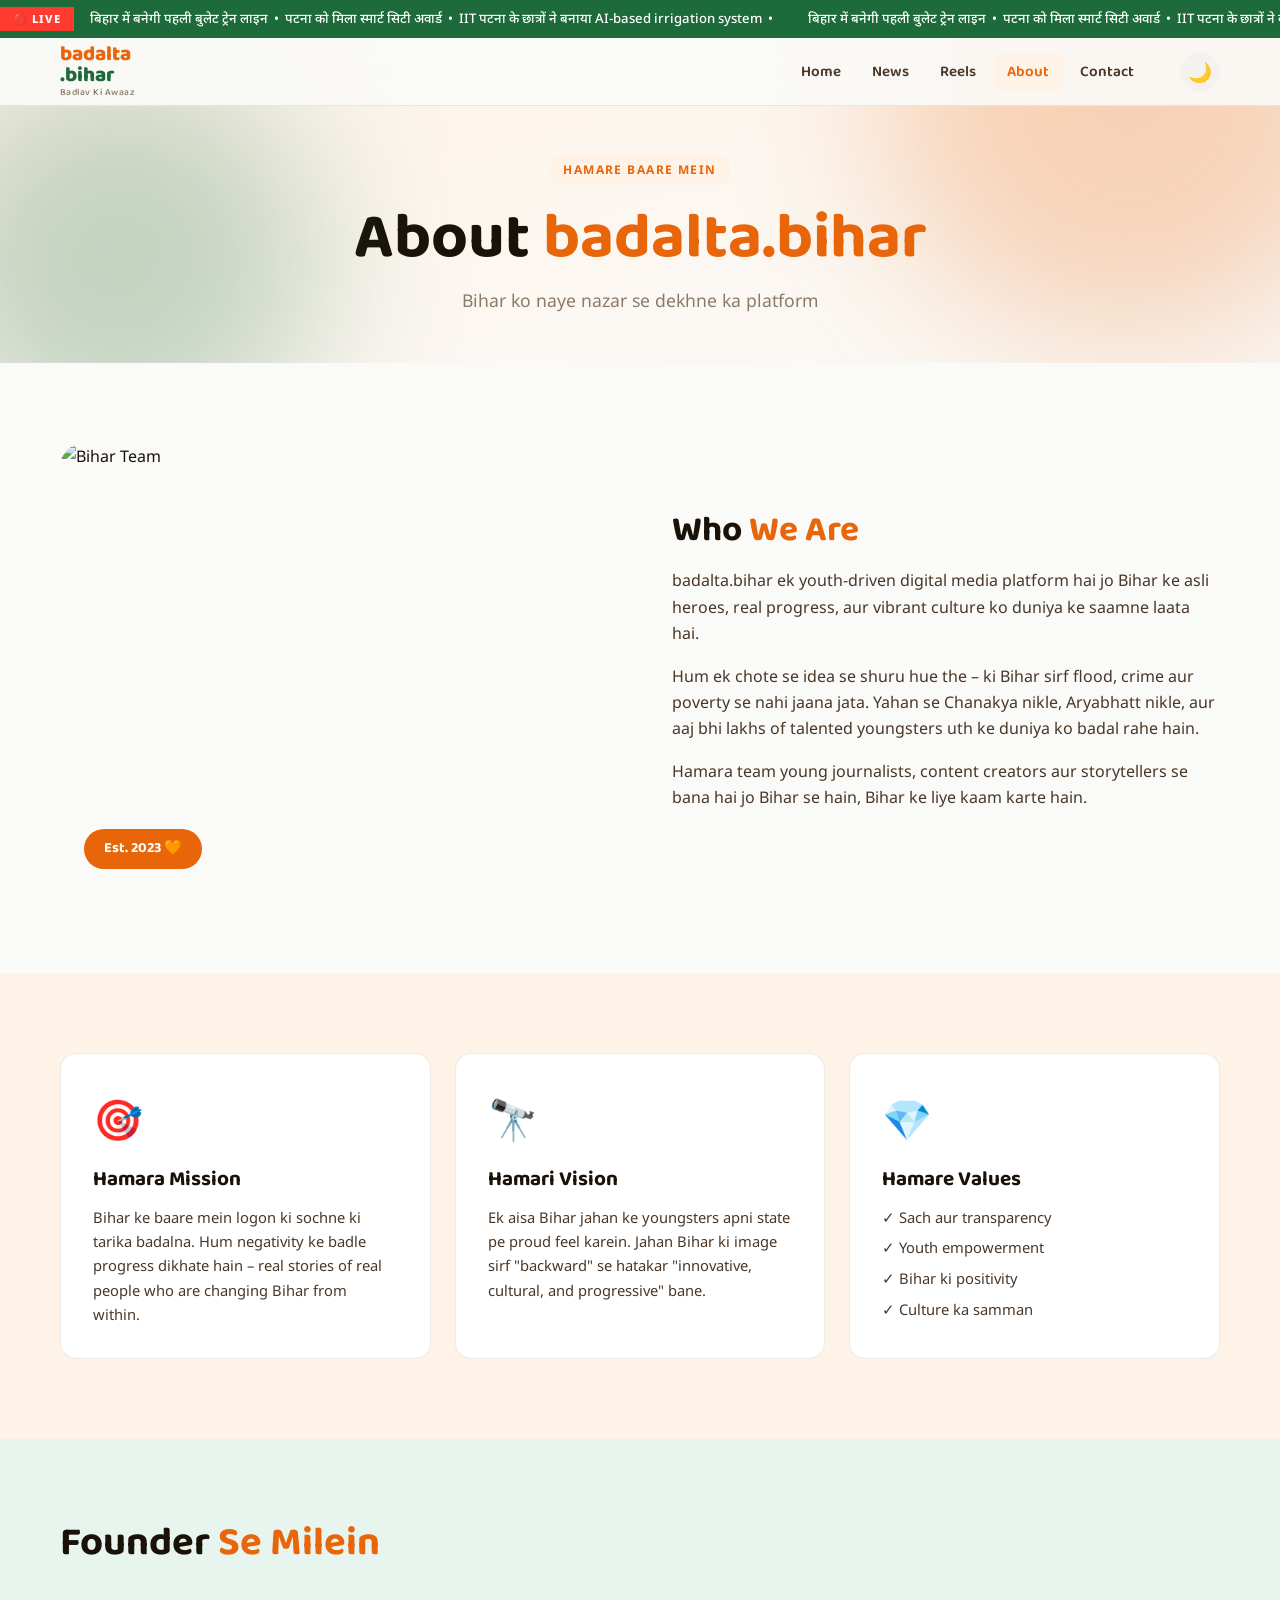
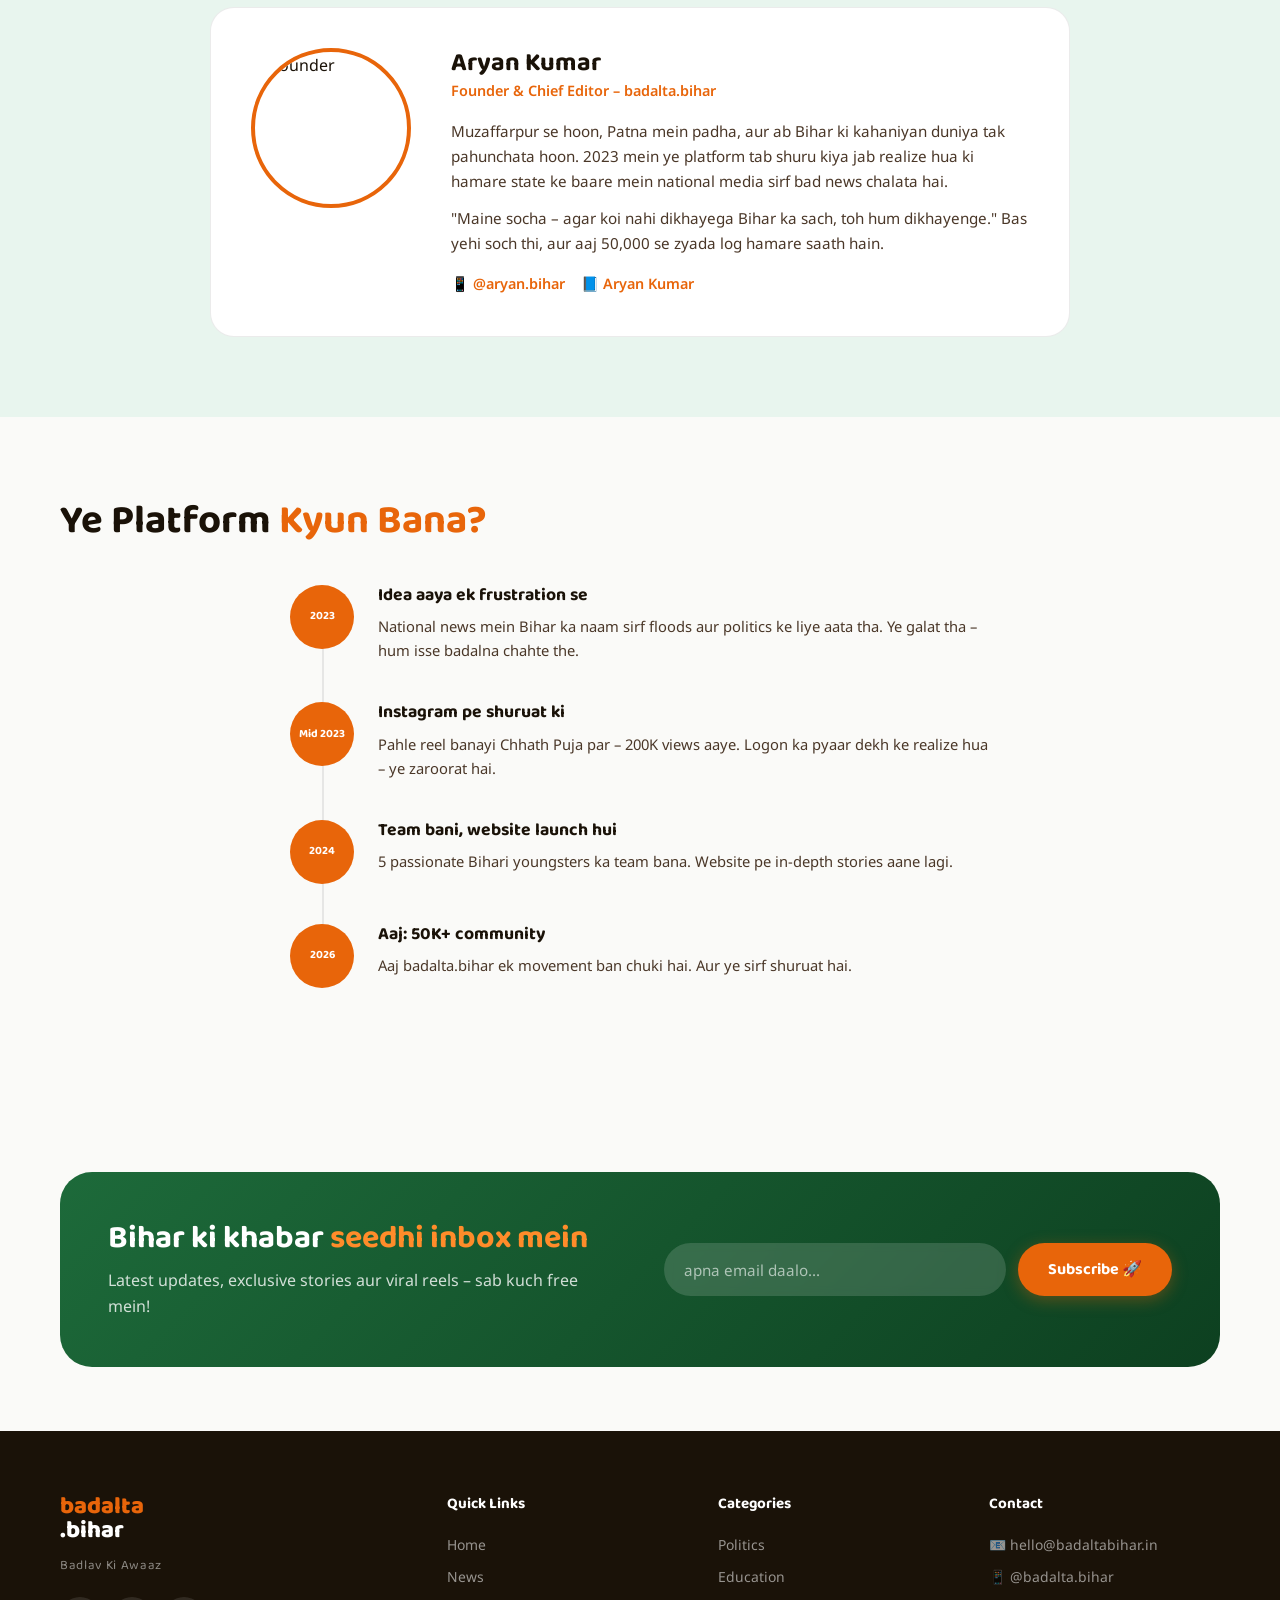
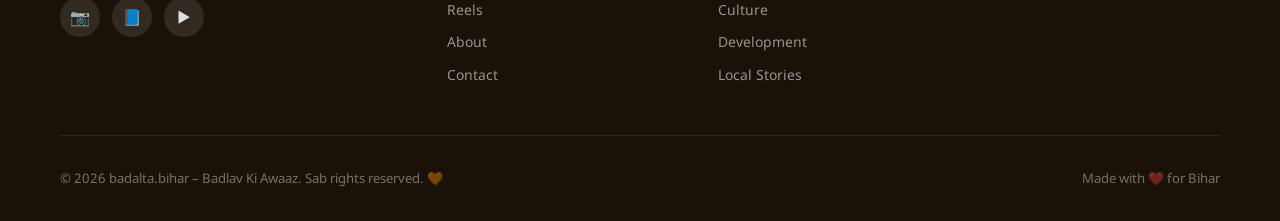
==== about.html @ 1dd8cc67 "Add files via upload" ====
<!DOCTYPE html>
<html lang="hi" data-theme="light">
<head>
  <meta charset="UTF-8" />
  <meta name="viewport" content="width=device-width, initial-scale=1.0" />
  <title>About – badalta.bihar</title>
  <link rel="stylesheet" href="style.css" />
  <link href="https://fonts.googleapis.com/css2?family=Baloo+2:wght@400;500;600;700;800&family=Noto+Sans:ital,wght@0,400;0,500;0,600;1,400&display=swap" rel="stylesheet" />
</head>
<body>

  <div class="ticker-wrap">
    <span class="ticker-label">🔴 LIVE</span>
    <div class="ticker-track">
      <span class="ticker-content">बिहार में बनेगी पहली बुलेट ट्रेन लाइन &nbsp;•&nbsp; पटना को मिला स्मार्ट सिटी अवार्ड &nbsp;•&nbsp; IIT पटना के छात्रों ने बनाया AI-based irrigation system &nbsp;•&nbsp;</span>
      <span class="ticker-content" aria-hidden="true">बिहार में बनेगी पहली बुलेट ट्रेन लाइन &nbsp;•&nbsp; पटना को मिला स्मार्ट सिटी अवार्ड &nbsp;•&nbsp; IIT पटना के छात्रों ने बनाया AI-based irrigation system &nbsp;•&nbsp;</span>
    </div>
  </div>

  <nav class="navbar" id="navbar">
    <div class="nav-inner">
      <a href="index.html" class="logo"><span class="logo-dot">badalta</span><span class="logo-main">.bihar</span><small class="tagline-nav">Badlav Ki Awaaz</small></a>
      <ul class="nav-links" id="navLinks">
        <li><a href="index.html">Home</a></li>
        <li><a href="news.html">News</a></li>
        <li><a href="reels.html">Reels</a></li>
        <li><a href="about.html" class="active">About</a></li>
        <li><a href="contact.html">Contact</a></li>
      </ul>
      <div class="nav-actions">
        <button class="theme-toggle" id="themeToggle" title="Toggle Dark Mode">🌙</button>
        <button class="hamburger" id="hamburger"><span></span><span></span><span></span></button>
      </div>
    </div>
  </nav>

  <!-- PAGE HERO -->
  <section class="page-hero">
    <div class="blob blob-1"></div>
    <div class="blob blob-2"></div>
    <div class="container">
      <div class="section-badge">Hamare Baare Mein</div>
      <h1 class="page-hero-title">About <span class="accent">badalta.bihar</span></h1>
      <p class="page-hero-sub">Bihar ko naye nazar se dekhne ka platform</p>
    </div>
  </section>

  <!-- WHO WE ARE -->
  <section class="section-gap">
    <div class="container">
      <div class="about-full-grid">
        <div class="about-full-img">
          <img src="https://images.unsplash.com/photo-1529156069898-49953e39b3ac?w=700&q=80" alt="Bihar Team" loading="lazy" />
          <div class="img-badge">Est. 2023 🧡</div>
        </div>
        <div class="about-full-text">
          <h2>Who <span class="accent">We Are</span></h2>
          <p>badalta.bihar ek youth-driven digital media platform hai jo Bihar ke asli heroes, real progress, aur vibrant culture ko duniya ke saamne laata hai.</p>
          <p>Hum ek chote se idea se shuru hue the – ki Bihar sirf flood, crime aur poverty se nahi jaana jata. Yahan se Chanakya nikle, Aryabhatt nikle, aur aaj bhi lakhs of talented youngsters uth ke duniya ko badal rahe hain.</p>
          <p>Hamara team young journalists, content creators aur storytellers se bana hai jo Bihar se hain, Bihar ke liye kaam karte hain.</p>
        </div>
      </div>
    </div>
  </section>

  <!-- MISSION / VISION -->
  <section class="section-gap mv-section">
    <div class="container">
      <div class="mv-grid">
        <div class="mv-card mv-mission">
          <div class="mv-icon">🎯</div>
          <h3>Hamara Mission</h3>
          <p>Bihar ke baare mein logon ki sochne ki tarika badalna. Hum negativity ke badle progress dikhate hain – real stories of real people who are changing Bihar from within.</p>
        </div>
        <div class="mv-card mv-vision">
          <div class="mv-icon">🔭</div>
          <h3>Hamari Vision</h3>
          <p>Ek aisa Bihar jahan ke youngsters apni state pe proud feel karein. Jahan Bihar ki image sirf "backward" se hatakar "innovative, cultural, and progressive" bane.</p>
        </div>
        <div class="mv-card mv-values">
          <div class="mv-icon">💎</div>
          <h3>Hamare Values</h3>
          <ul>
            <li>✓ Sach aur transparency</li>
            <li>✓ Youth empowerment</li>
            <li>✓ Bihar ki positivity</li>
            <li>✓ Culture ka samman</li>
          </ul>
        </div>
      </div>
    </div>
  </section>

  <!-- CREATOR -->
  <section class="section-gap creator-section">
    <div class="container">
      <div class="section-header">
        <h2 class="section-title">Founder <span class="accent">Se Milein</span></h2>
      </div>
      <div class="creator-card">
        <div class="creator-avatar">
          <img src="https://images.unsplash.com/photo-1507003211169-0a1dd7228f2d?w=300&q=80" alt="Founder" loading="lazy" />
        </div>
        <div class="creator-text">
          <h3>Aryan Kumar</h3>
          <span class="creator-role">Founder & Chief Editor – badalta.bihar</span>
          <p>Muzaffarpur se hoon, Patna mein padha, aur ab Bihar ki kahaniyan duniya tak pahunchata hoon. 2023 mein ye platform tab shuru kiya jab realize hua ki hamare state ke baare mein national media sirf bad news chalata hai.</p>
          <p>"Maine socha – agar koi nahi dikhayega Bihar ka sach, toh hum dikhayenge." Bas yehi soch thi, aur aaj 50,000 se zyada log hamare saath hain.</p>
          <div class="creator-social">
            <a href="#">📱 @aryan.bihar</a>
            <a href="#">📘 Aryan Kumar</a>
          </div>
        </div>
      </div>
    </div>
  </section>

  <!-- WHY THIS PLATFORM -->
  <section class="section-gap why-section">
    <div class="container">
      <div class="section-header">
        <h2 class="section-title">Ye Platform <span class="accent">Kyun Bana?</span></h2>
      </div>
      <div class="why-timeline">
        <div class="why-item">
          <div class="why-dot">2023</div>
          <div class="why-text">
            <h4>Idea aaya ek frustration se</h4>
            <p>National news mein Bihar ka naam sirf floods aur politics ke liye aata tha. Ye galat tha – hum isse badalna chahte the.</p>
          </div>
        </div>
        <div class="why-item">
          <div class="why-dot">Mid 2023</div>
          <div class="why-text">
            <h4>Instagram pe shuruat ki</h4>
            <p>Pahle reel banayi Chhath Puja par – 200K views aaye. Logon ka pyaar dekh ke realize hua – ye zaroorat hai.</p>
          </div>
        </div>
        <div class="why-item">
          <div class="why-dot">2024</div>
          <div class="why-text">
            <h4>Team bani, website launch hui</h4>
            <p>5 passionate Bihari youngsters ka team bana. Website pe in-depth stories aane lagi.</p>
          </div>
        </div>
        <div class="why-item">
          <div class="why-dot">2026</div>
          <div class="why-text">
            <h4>Aaj: 50K+ community</h4>
            <p>Aaj badalta.bihar ek movement ban chuki hai. Aur ye sirf shuruat hai.</p>
          </div>
        </div>
      </div>
    </div>
  </section>

  <!-- NEWSLETTER -->
  <section class="newsletter-section section-gap">
    <div class="container">
      <div class="newsletter-box">
        <div class="nl-text">
          <h2>Bihar ki khabar <span class="accent">seedhi inbox mein</span></h2>
          <p>Latest updates, exclusive stories aur viral reels – sab kuch free mein!</p>
        </div>
        <form class="nl-form" id="nlForm">
          <input type="email" placeholder="apna email daalo..." required />
          <button type="submit" class="btn btn-primary">Subscribe 🚀</button>
        </form>
      </div>
    </div>
  </section>

  <footer class="footer">
    <div class="container">
      <div class="footer-grid">
        <div class="footer-brand">
          <a href="index.html" class="logo logo-footer"><span class="logo-dot">badalta</span><span class="logo-main">.bihar</span></a>
          <p class="footer-tagline">Badlav Ki Awaaz</p>
          <div class="social-links">
            <a href="#" class="social-btn">📷</a>
            <a href="#" class="social-btn">📘</a>
            <a href="#" class="social-btn">▶</a>
          </div>
        </div>
        <div class="footer-col"><h4>Quick Links</h4><ul><li><a href="index.html">Home</a></li><li><a href="news.html">News</a></li><li><a href="reels.html">Reels</a></li><li><a href="about.html">About</a></li><li><a href="contact.html">Contact</a></li></ul></div>
        <div class="footer-col"><h4>Categories</h4><ul><li><a href="#">Politics</a></li><li><a href="#">Education</a></li><li><a href="#">Culture</a></li><li><a href="#">Development</a></li><li><a href="#">Local Stories</a></li></ul></div>
        <div class="footer-col"><h4>Contact</h4><ul><li>📧 hello@badaltabihar.in</li><li>📱 @badalta.bihar</li></ul></div>
      </div>
      <div class="footer-bottom">
        <p>© 2026 badalta.bihar – Badlav Ki Awaaz. Sab rights reserved. 🧡</p>
        <p>Made with ❤️ for Bihar</p>
      </div>
    </div>
  </footer>
  <script src="script.js"></script>
</body>
</html>
---- style.css ----
/* ═══════════════════════════════════════════════════════ */
/*  badalta.bihar – style.css                             */
/*  Design: Bihar saffron/green editorial with bold type  */
/* ═══════════════════════════════════════════════════════ */

/* ── DESIGN TOKENS ──────────────────────────────────── */
:root {
  --saffron:       #E8650A;
  --saffron-light: #FF8C2A;
  --saffron-pale:  #FFF3E8;
  --green:         #1D6A3A;
  --green-light:   #27A05A;
  --green-pale:    #E8F5EE;
  --white:         #FFFFFF;
  --earth:         #8B5E3C;
  --earth-pale:    #F5EDE5;
  --bg:            #FAFAF8;
  --surface:       #FFFFFF;
  --surface-2:     #F4F2EE;
  --text-1:        #1A1208;
  --text-2:        #4A3728;
  --text-3:        #8A7A6A;
  --border:        rgba(0,0,0,0.08);
  --shadow-sm:     0 2px 8px rgba(0,0,0,0.07);
  --shadow-md:     0 6px 24px rgba(0,0,0,0.10);
  --shadow-lg:     0 16px 48px rgba(0,0,0,0.13);
  --radius-sm:     8px;
  --radius-md:     16px;
  --radius-lg:     24px;
  --radius-xl:     32px;
  --ticker-h:      38px;
  --nav-h:         68px;
  --font-display:  'Baloo 2', cursive;
  --font-body:     'Noto Sans', sans-serif;
  --transition:    0.25s cubic-bezier(0.4,0,0.2,1);
}

[data-theme="dark"] {
  --bg:        #0F0C08;
  --surface:   #1C1710;
  --surface-2: #251E14;
  --text-1:    #F5F0E8;
  --text-2:    #C5B89A;
  --text-3:    #7A6F5E;
  --border:    rgba(255,255,255,0.08);
  --shadow-sm: 0 2px 8px rgba(0,0,0,0.3);
  --shadow-md: 0 6px 24px rgba(0,0,0,0.4);
  --shadow-lg: 0 16px 48px rgba(0,0,0,0.5);
  --saffron-pale: #2A1800;
  --green-pale:   #001A0D;
  --earth-pale:   #1A0F07;
}

/* ── RESET ──────────────────────────────────────────── */
*, *::before, *::after { box-sizing: border-box; margin: 0; padding: 0; }
html { scroll-behavior: smooth; font-size: 16px; }
body {
  font-family: var(--font-body);
  background: var(--bg);
  color: var(--text-1);
  line-height: 1.65;
  transition: background var(--transition), color var(--transition);
  overflow-x: hidden;
}
img { max-width: 100%; display: block; object-fit: cover; }
a { text-decoration: none; color: inherit; }
ul { list-style: none; }
button { cursor: pointer; border: none; background: none; font-family: inherit; }
input, textarea { font-family: inherit; }

/* ── TYPOGRAPHY ──────────────────────────────────────── */
h1,h2,h3,h4 { font-family: var(--font-display); font-weight: 700; line-height: 1.2; }
.accent { color: var(--saffron); }

/* ── UTILITIES ───────────────────────────────────────── */
.container { width: 100%; max-width: 1200px; margin: 0 auto; padding: 0 1.25rem; }
.section-gap { padding: 5rem 0; }
.section-header { display: flex; align-items: baseline; justify-content: space-between; margin-bottom: 2.5rem; flex-wrap: wrap; gap: 0.5rem; }
.section-title { font-size: clamp(1.8rem, 4vw, 2.5rem); font-family: var(--font-display); }
.section-sub { color: var(--text-3); margin-top: 0.25rem; font-size: 1rem; }
.section-badge { display: inline-block; background: var(--saffron-pale); color: var(--saffron); font-size: 0.75rem; font-weight: 700; letter-spacing: 0.12em; text-transform: uppercase; padding: 0.35rem 0.9rem; border-radius: 50px; margin-bottom: 1rem; }
.see-all { color: var(--saffron); font-weight: 600; font-size: 0.9rem; transition: gap var(--transition); }
.see-all:hover { text-decoration: underline; }

/* ── BUTTONS ─────────────────────────────────────────── */
.btn {
  display: inline-flex; align-items: center; gap: 0.5rem;
  font-family: var(--font-display); font-weight: 700; font-size: 1rem;
  padding: 0.75rem 1.75rem; border-radius: 50px;
  transition: all var(--transition); cursor: pointer; border: 2px solid transparent;
}
.btn-primary {
  background: var(--saffron); color: #fff;
  box-shadow: 0 4px 16px rgba(232,101,10,0.35);
}
.btn-primary:hover { background: var(--saffron-light); transform: translateY(-2px); box-shadow: 0 8px 24px rgba(232,101,10,0.45); }
.btn-ghost {
  background: transparent; color: var(--saffron);
  border-color: var(--saffron);
}
.btn-ghost:hover { background: var(--saffron); color: #fff; }
.btn-sm { font-size: 0.85rem; padding: 0.5rem 1.1rem; }
.btn-full { width: 100%; justify-content: center; }

/* ── TICKER ──────────────────────────────────────────── */
.ticker-wrap {
  position: fixed; top: 0; left: 0; right: 0; z-index: 1000;
  background: var(--green); color: #fff;
  height: var(--ticker-h); display: flex; align-items: center;
  overflow: hidden;
}
.ticker-label {
  flex-shrink: 0; background: #FF3B30; font-size: 0.7rem; font-weight: 800;
  letter-spacing: 0.1em; padding: 0.2rem 0.8rem; margin-right: 1rem;
  animation: pulse-label 2s infinite;
}
@keyframes pulse-label { 0%,100%{opacity:1} 50%{opacity:.6} }
.ticker-track { flex: 1; overflow: hidden; display: flex; }
.ticker-content {
  white-space: nowrap; font-size: 0.82rem; font-weight: 500;
  animation: ticker-scroll 35s linear infinite;
  padding-right: 2rem;
}
@keyframes ticker-scroll { 0%{transform:translateX(0)} 100%{transform:translateX(-100%)} }

/* ── NAVBAR ──────────────────────────────────────────── */
.navbar {
  position: fixed; top: var(--ticker-h); left: 0; right: 0; z-index: 999;
  background: rgba(250,250,248,0.92); backdrop-filter: blur(12px);
  border-bottom: 1px solid var(--border); height: var(--nav-h);
  transition: all var(--transition);
}
[data-theme="dark"] .navbar { background: rgba(15,12,8,0.92); }
.navbar.scrolled { box-shadow: var(--shadow-md); }
.nav-inner {
  max-width: 1200px; margin: 0 auto; padding: 0 1.25rem;
  height: 100%; display: flex; align-items: center; gap: 2rem;
}
.logo {
  display: flex; flex-direction: column; line-height: 1;
  font-family: var(--font-display);
}
.logo-dot { color: var(--saffron); font-size: 1.3rem; font-weight: 800; }
.logo-main { color: var(--green); font-size: 1.3rem; font-weight: 800; }
.logo-footer .logo-dot, .logo-footer .logo-main { font-size: 1.5rem; }
.tagline-nav { color: var(--text-3); font-size: 0.6rem; font-weight: 500; letter-spacing: 0.05em; margin-top: 1px; }
.nav-links { display: flex; gap: 0.25rem; margin-left: auto; }
.nav-links a {
  font-family: var(--font-display); font-weight: 600; font-size: 0.95rem;
  color: var(--text-2); padding: 0.45rem 0.85rem; border-radius: var(--radius-sm);
  transition: all var(--transition);
}
.nav-links a:hover, .nav-links a.active {
  color: var(--saffron); background: var(--saffron-pale);
}
.nav-actions { display: flex; align-items: center; gap: 0.75rem; }
.theme-toggle {
  font-size: 1.2rem; padding: 0.4rem; border-radius: 50%;
  transition: all var(--transition); background: var(--surface-2);
  width: 40px; height: 40px; display: grid; place-items: center;
}
.theme-toggle:hover { background: var(--saffron-pale); }
.hamburger { display: none; flex-direction: column; gap: 5px; padding: 0.5rem; }
.hamburger span { width: 22px; height: 2px; background: var(--text-1); border-radius: 2px; transition: all var(--transition); display: block; }

/* ── HERO ─────────────────────────────────────────────── */
.hero {
  min-height: 100vh; display: flex; flex-direction: column;
  justify-content: center; align-items: center;
  padding-top: calc(var(--ticker-h) + var(--nav-h) + 2rem);
  padding-bottom: 4rem;
  position: relative; overflow: hidden;
  text-align: center;
  background: linear-gradient(160deg, var(--saffron-pale) 0%, var(--bg) 40%, var(--green-pale) 100%);
}
.hero-bg-art { position: absolute; inset: 0; pointer-events: none; }
.blob {
  position: absolute; border-radius: 50%; filter: blur(80px); opacity: 0.25;
  animation: blob-float 12s ease-in-out infinite;
}
.blob-1 { width: 500px; height: 500px; background: var(--saffron); top: -150px; right: -100px; animation-delay: 0s; }
.blob-2 { width: 400px; height: 400px; background: var(--green); bottom: -100px; left: -80px; animation-delay: -4s; }
.blob-3 { width: 300px; height: 300px; background: var(--earth); top: 50%; left: 50%; transform: translate(-50%,-50%); animation-delay: -8s; }
@keyframes blob-float { 0%,100%{transform:translate(0,0) scale(1)} 33%{transform:translate(30px,-30px) scale(1.05)} 66%{transform:translate(-20px,20px) scale(0.95)} }
.hero-inner { position: relative; z-index: 2; max-width: 800px; padding: 0 1.25rem; }
.hero-badge {
  display: inline-block; background: var(--green); color: #fff;
  font-size: 0.75rem; font-weight: 700; letter-spacing: 0.1em; text-transform: uppercase;
  padding: 0.4rem 1rem; border-radius: 50px; margin-bottom: 1.5rem;
  animation: fadeUp 0.6s ease calc(var(--d,0)*0.12s) both;
}
.hero-title {
  font-size: clamp(2.5rem, 8vw, 5.5rem);
  font-family: var(--font-display); font-weight: 800;
  line-height: 1.05; margin-bottom: 0.5rem; letter-spacing: -0.02em;
}
.hero-word { display: inline-block; animation: fadeUp 0.6s ease calc(var(--d,0)*0.15s) both; }
.hero-sub-line { font-size: clamp(1.2rem, 3vw, 1.8rem); color: var(--green); font-weight: 600; animation: fadeUp 0.6s ease calc(var(--d,0)*0.15s) both; }
.hero-desc {
  font-size: clamp(1rem, 2vw, 1.15rem); color: var(--text-2); margin: 1.5rem auto;
  max-width: 550px; animation: fadeUp 0.6s ease calc(var(--d,0)*0.15s) both;
}
.hero-cta { display: flex; gap: 1rem; justify-content: center; flex-wrap: wrap; animation: fadeUp 0.6s ease calc(var(--d,0)*0.15s) both; }
.hero-stats {
  display: flex; align-items: center; gap: 2rem; justify-content: center;
  margin-top: 3rem; animation: fadeUp 0.6s ease calc(var(--d,0)*0.15s) both;
}
.stat { text-align: center; }
.stat strong { display: block; font-size: 2rem; font-family: var(--font-display); color: var(--saffron); font-weight: 800; }
.stat span { font-size: 0.8rem; color: var(--text-3); text-transform: uppercase; letter-spacing: 0.08em; }
.stat-divider { width: 1px; height: 40px; background: var(--border); }
.hero-scroll-hint {
  position: absolute; bottom: 2rem; left: 50%; transform: translateX(-50%);
  display: flex; flex-direction: column; align-items: center; gap: 0.5rem;
  color: var(--text-3); font-size: 0.75rem; letter-spacing: 0.1em; text-transform: uppercase;
  animation: fadeUp 1s ease 1s both;
}
.scroll-arrow {
  width: 20px; height: 20px; border-right: 2px solid var(--saffron); border-bottom: 2px solid var(--saffron);
  transform: rotate(45deg); animation: scroll-bounce 1.5s ease-in-out infinite;
}
@keyframes scroll-bounce { 0%,100%{transform:rotate(45deg) translateY(0)} 50%{transform:rotate(45deg) translateY(6px)} }
@keyframes fadeUp { from{opacity:0;transform:translateY(24px)} to{opacity:1;transform:translateY(0)} }

/* ── CATEGORIES ──────────────────────────────────────── */
.cat-grid { display: grid; grid-template-columns: repeat(5,1fr); gap: 1rem; }
.cat-card {
  display: flex; flex-direction: column; align-items: center; gap: 0.5rem;
  padding: 1.75rem 1rem; border-radius: var(--radius-md); text-align: center;
  transition: all var(--transition); cursor: pointer; border: 2px solid transparent;
}
.cat-card:hover { transform: translateY(-6px); box-shadow: var(--shadow-md); }
.cat-icon { font-size: 2.2rem; }
.cat-card h3 { font-family: var(--font-display); font-weight: 700; font-size: 1rem; }
.cat-card span { font-size: 0.78rem; color: var(--text-3); }
.cat-politics  { background: #FFF5F5; } .cat-politics:hover  { border-color: #FF6B6B; }
.cat-education { background: #F0F7FF; } .cat-education:hover { border-color: #4A90E2; }
.cat-culture   { background: #FFF8F0; } .cat-culture:hover   { border-color: var(--saffron); }
.cat-development { background: var(--green-pale); } .cat-development:hover { border-color: var(--green); }
.cat-local     { background: var(--earth-pale); } .cat-local:hover     { border-color: var(--earth); }
[data-theme="dark"] .cat-politics  { background: #2A0808; }
[data-theme="dark"] .cat-education { background: #080E2A; }
[data-theme="dark"] .cat-culture   { background: #2A1400; }
[data-theme="dark"] .cat-development { background: var(--green-pale); }
[data-theme="dark"] .cat-local     { background: var(--earth-pale); }

/* ── FEATURED NEWS ───────────────────────────────────── */
.news-grid {
  display: grid;
  grid-template-columns: 1.6fr 1fr;
  grid-template-rows: auto auto;
  gap: 1.5rem;
}
.news-card--featured { grid-row: span 2; }
.news-card {
  background: var(--surface); border-radius: var(--radius-md);
  overflow: hidden; border: 1px solid var(--border);
  transition: all var(--transition); display: flex; flex-direction: column;
}
.news-card:hover { transform: translateY(-4px); box-shadow: var(--shadow-md); }
.news-img { position: relative; overflow: hidden; }
.news-img img { width: 100%; height: 240px; transition: transform 0.4s ease; }
.news-card--featured .news-img img { height: 380px; }
.news-card:hover .news-img img { transform: scale(1.05); }
.news-tag {
  position: absolute; top: 0.75rem; left: 0.75rem;
  font-size: 0.72rem; font-weight: 700; letter-spacing: 0.06em; text-transform: uppercase;
  padding: 0.3rem 0.75rem; border-radius: 50px;
}
.tag-development { background: var(--green); color: #fff; }
.tag-education   { background: #4A90E2; color: #fff; }
.tag-culture     { background: var(--saffron); color: #fff; }
.tag-politics    { background: #E53E3E; color: #fff; }
.tag-local       { background: var(--earth); color: #fff; }
.news-body { padding: 1.25rem; flex: 1; display: flex; flex-direction: column; gap: 0.5rem; }
.news-date { font-size: 0.78rem; color: var(--text-3); }
.news-title { font-family: var(--font-display); font-size: 1.05rem; font-weight: 700; line-height: 1.35; }
.news-card--featured .news-title { font-size: 1.4rem; }
.news-excerpt { font-size: 0.9rem; color: var(--text-2); flex: 1; }
.news-read-more {
  display: inline-flex; align-items: center; gap: 0.3rem; color: var(--saffron);
  font-weight: 700; font-size: 0.88rem; margin-top: auto; padding-top: 0.5rem;
  transition: gap var(--transition);
}
.news-read-more:hover { gap: 0.6rem; }

/* ── REELS ────────────────────────────────────────────── */
.reels-grid { display: grid; grid-template-columns: repeat(3,1fr); gap: 1rem; }
.reels-page-grid { display: grid; grid-template-columns: repeat(3,1fr); gap: 1.5rem; }
.reel-card { cursor: pointer; }
.reel-thumb {
  position: relative; border-radius: var(--radius-md); overflow: hidden;
  aspect-ratio: 9/16; max-height: 380px;
  background: var(--surface-2);
}
.reel-card-lg .reel-thumb { max-height: none; aspect-ratio: 9/14; }
.reel-thumb img { width: 100%; height: 100%; object-fit: cover; transition: transform 0.4s ease; }
.reel-card:hover .reel-thumb img { transform: scale(1.06); }
.reel-overlay {
  position: absolute; inset: 0; background: rgba(0,0,0,0.3);
  display: grid; place-items: center; opacity: 0; transition: opacity var(--transition);
}
.reel-card:hover .reel-overlay { opacity: 1; }
.play-btn {
  width: 56px; height: 56px; background: rgba(255,255,255,0.95); border-radius: 50%;
  display: grid; place-items: center; font-size: 1.2rem; color: var(--saffron);
  transition: transform var(--transition);
}
.play-btn:hover { transform: scale(1.1); }
.reel-views {
  position: absolute; top: 0.75rem; right: 0.75rem;
  background: rgba(0,0,0,0.6); color: #fff;
  font-size: 0.72rem; padding: 0.25rem 0.6rem; border-radius: 50px; backdrop-filter: blur(4px);
}
.reel-duration {
  position: absolute; bottom: 0.75rem; right: 0.75rem;
  background: rgba(0,0,0,0.6); color: #fff;
  font-size: 0.72rem; padding: 0.25rem 0.6rem; border-radius: 50px;
}
.reel-caption { font-size: 0.82rem; color: var(--text-2); margin-top: 0.6rem; line-height: 1.4; }

/* ── ABOUT PREVIEW ─────────────────────────────────── */
.about-grid { display: grid; grid-template-columns: 1fr 1fr; gap: 4rem; align-items: center; }
.about-text p { color: var(--text-2); margin-bottom: 1rem; }
.about-pills { display: flex; gap: 0.75rem; flex-wrap: wrap; margin-top: 1rem; }
.about-pills span {
  background: var(--surface-2); color: var(--text-1);
  font-size: 0.82rem; font-weight: 600; padding: 0.4rem 1rem; border-radius: 50px;
  border: 1px solid var(--border);
}
.about-card-stack { position: relative; height: 320px; }
.acard {
  position: absolute; background: var(--surface); border-radius: var(--radius-md);
  padding: 1.5rem; border: 1px solid var(--border); box-shadow: var(--shadow-sm);
  width: 220px; transition: transform var(--transition);
}
.acard:hover { transform: translateY(-4px) scale(1.02); }
.acard-icon { font-size: 2rem; margin-bottom: 0.5rem; }
.acard h4 { font-family: var(--font-display); font-size: 1rem; font-weight: 700; }
.acard p { font-size: 0.82rem; color: var(--text-3); margin-top: 0.25rem; }
.acard-1 { top: 0; left: 0; transform: rotate(-3deg); }
.acard-2 { top: 60px; right: 0; transform: rotate(2deg); }
.acard-3 { bottom: 0; left: 40px; transform: rotate(-1deg); }

/* ── NEWSLETTER ──────────────────────────────────────── */
.newsletter-section { padding: 4rem 0; }
.newsletter-box {
  background: linear-gradient(135deg, var(--green) 0%, #0D4020 100%);
  border-radius: var(--radius-xl); padding: 3rem; color: #fff;
  display: flex; align-items: center; gap: 3rem; flex-wrap: wrap;
}
.nl-text { flex: 1; }
.nl-text h2 { font-family: var(--font-display); font-size: clamp(1.4rem,3vw,2rem); font-weight: 700; color: #fff; }
.nl-text .accent { color: var(--saffron-light); }
.nl-text p { color: rgba(255,255,255,0.8); margin-top: 0.5rem; }
.nl-form { display: flex; gap: 0.75rem; flex-wrap: wrap; flex: 1; min-width: 280px; }
.nl-form input {
  flex: 1; min-width: 200px; padding: 0.85rem 1.25rem;
  border-radius: 50px; border: none; outline: none;
  font-size: 0.95rem; background: rgba(255,255,255,0.15);
  color: #fff; backdrop-filter: blur(4px);
}
.nl-form input::placeholder { color: rgba(255,255,255,0.6); }
.nl-form input:focus { background: rgba(255,255,255,0.25); }

/* ── PAGE HERO ───────────────────────────────────────── */
.page-hero {
  padding-top: calc(var(--ticker-h) + var(--nav-h) + 3rem);
  padding-bottom: 3rem; text-align: center;
  background: linear-gradient(160deg, var(--saffron-pale), var(--bg));
  position: relative; overflow: hidden;
}
.page-hero-title { font-size: clamp(2.5rem,6vw,4rem); font-family: var(--font-display); }
.page-hero-sub { color: var(--text-3); margin-top: 0.5rem; font-size: 1.1rem; }

/* ── NEWS PAGE ───────────────────────────────────────── */
.news-toolbar { display: flex; gap: 1.25rem; align-items: center; flex-wrap: wrap; padding-bottom: 2.5rem; }
.search-wrap { position: relative; }
.search-icon { position: absolute; left: 1rem; top: 50%; transform: translateY(-50%); pointer-events: none; }
.search-input {
  padding: 0.75rem 1.25rem 0.75rem 2.75rem; border-radius: 50px;
  border: 1.5px solid var(--border); background: var(--surface); color: var(--text-1);
  font-size: 0.95rem; width: 280px; outline: none; transition: all var(--transition);
}
.search-input:focus { border-color: var(--saffron); box-shadow: 0 0 0 3px rgba(232,101,10,0.12); }
.filter-tabs { display: flex; gap: 0.5rem; flex-wrap: wrap; }
.filter-btn {
  padding: 0.5rem 1.1rem; border-radius: 50px; font-family: var(--font-display);
  font-weight: 600; font-size: 0.85rem; color: var(--text-2);
  background: var(--surface); border: 1.5px solid var(--border);
  transition: all var(--transition);
}
.filter-btn:hover, .filter-btn.active {
  background: var(--saffron); color: #fff; border-color: var(--saffron);
}
.news-list-grid { display: grid; grid-template-columns: 1fr 1fr; gap: 1.75rem; }
.news-list-card {
  display: flex; gap: 1.25rem; background: var(--surface);
  border-radius: var(--radius-md); overflow: hidden;
  border: 1px solid var(--border); transition: all var(--transition);
}
.news-list-card:hover { transform: translateY(-3px); box-shadow: var(--shadow-md); }
.news-list-img { flex-shrink: 0; width: 160px; position: relative; overflow: hidden; }
.news-list-img img { width: 100%; height: 100%; object-fit: cover; transition: transform 0.4s ease; }
.news-list-card:hover .news-list-img img { transform: scale(1.05); }
.news-list-body { flex: 1; padding: 1.25rem 1.25rem 1.25rem 0; display: flex; flex-direction: column; gap: 0.5rem; }
.news-list-body time { font-size: 0.75rem; color: var(--text-3); }
.news-list-body h3 { font-family: var(--font-display); font-size: 1rem; font-weight: 700; line-height: 1.35; }
.news-list-body p { font-size: 0.85rem; color: var(--text-2); flex: 1; }
.news-list-footer { display: flex; align-items: center; justify-content: space-between; margin-top: auto; padding-top: 0.5rem; }
.share-btns { display: flex; gap: 0.4rem; }
.share-btn {
  font-size: 1rem; padding: 0.3rem; border-radius: var(--radius-sm);
  transition: all var(--transition); opacity: 0.6;
}
.share-btn:hover { opacity: 1; background: var(--surface-2); }
.no-results { text-align: center; padding: 4rem; color: var(--text-3); font-size: 1.1rem; }

/* ── ABOUT PAGE ──────────────────────────────────────── */
.about-full-grid { display: grid; grid-template-columns: 1fr 1fr; gap: 4rem; align-items: center; }
.about-full-img { position: relative; border-radius: var(--radius-lg); overflow: hidden; }
.about-full-img img { width: 100%; height: 450px; }
.img-badge {
  position: absolute; bottom: 1.5rem; left: 1.5rem;
  background: var(--saffron); color: #fff; font-family: var(--font-display);
  font-weight: 700; padding: 0.5rem 1.25rem; border-radius: 50px; font-size: 0.9rem;
}
.about-full-text h2 { font-size: 2.2rem; margin-bottom: 1rem; }
.about-full-text p { color: var(--text-2); margin-bottom: 1rem; }

.mv-grid { display: grid; grid-template-columns: repeat(3,1fr); gap: 1.5rem; }
.mv-card {
  padding: 2rem; border-radius: var(--radius-md);
  border: 1px solid var(--border); background: var(--surface);
  transition: all var(--transition);
}
.mv-card:hover { transform: translateY(-4px); box-shadow: var(--shadow-md); }
.mv-section { background: var(--saffron-pale); }
[data-theme="dark"] .mv-section { background: var(--saffron-pale); }
.mv-icon { font-size: 2.5rem; margin-bottom: 1rem; }
.mv-card h3 { font-family: var(--font-display); font-size: 1.3rem; margin-bottom: 0.75rem; }
.mv-card p { color: var(--text-2); font-size: 0.92rem; }
.mv-card ul { list-style: none; display: flex; flex-direction: column; gap: 0.4rem; }
.mv-card li { color: var(--text-2); font-size: 0.92rem; }

.creator-section { background: var(--green-pale); }
.creator-card {
  display: flex; gap: 2.5rem; align-items: flex-start;
  background: var(--surface); border-radius: var(--radius-lg);
  padding: 2.5rem; border: 1px solid var(--border); max-width: 860px; margin: 0 auto;
}
.creator-avatar { flex-shrink: 0; }
.creator-avatar img { width: 160px; height: 160px; border-radius: 50%; object-fit: cover; border: 4px solid var(--saffron); }
.creator-text h3 { font-family: var(--font-display); font-size: 1.6rem; }
.creator-role { display: block; color: var(--saffron); font-weight: 600; font-size: 0.9rem; margin-bottom: 1rem; }
.creator-text p { color: var(--text-2); margin-bottom: 0.75rem; font-size: 0.95rem; }
.creator-social { display: flex; gap: 1rem; flex-wrap: wrap; margin-top: 1rem; }
.creator-social a { color: var(--saffron); font-weight: 600; font-size: 0.9rem; }

.why-timeline { max-width: 700px; margin: 0 auto; display: flex; flex-direction: column; gap: 0; }
.why-item { display: flex; gap: 1.5rem; padding-bottom: 2.5rem; position: relative; }
.why-item::before { content:''; position:absolute; left:32px; top:48px; bottom:0; width:2px; background: var(--border); }
.why-item:last-child::before { display:none; }
.why-dot {
  flex-shrink: 0; width: 64px; height: 64px; border-radius: 50%;
  background: var(--saffron); color: #fff; font-family: var(--font-display);
  font-weight: 700; font-size: 0.72rem; display: grid; place-items: center; text-align: center;
  z-index: 1; line-height: 1.2; padding: 0.5rem;
}
.why-text h4 { font-family: var(--font-display); font-size: 1.1rem; margin-bottom: 0.5rem; }
.why-text p { color: var(--text-2); font-size: 0.92rem; }

/* ── CONTACT PAGE ────────────────────────────────────── */
.contact-grid { display: grid; grid-template-columns: 1.2fr 1fr; gap: 3rem; }
.contact-form-title { font-size: 2rem; margin-bottom: 0.5rem; }
.contact-form-wrap > p { color: var(--text-2); margin-bottom: 2rem; }
.contact-form { display: flex; flex-direction: column; gap: 1.25rem; }
.form-group { display: flex; flex-direction: column; gap: 0.4rem; }
.form-group label { font-weight: 600; font-size: 0.88rem; color: var(--text-2); }
.form-group input, .form-group textarea {
  padding: 0.85rem 1.1rem; border-radius: var(--radius-sm);
  border: 1.5px solid var(--border); background: var(--surface);
  color: var(--text-1); font-size: 0.95rem; outline: none;
  transition: all var(--transition); resize: vertical;
}
.form-group input:focus, .form-group textarea:focus {
  border-color: var(--saffron); box-shadow: 0 0 0 3px rgba(232,101,10,0.12);
}
.form-success {
  display: none; background: var(--green-pale); color: var(--green);
  border-radius: var(--radius-sm); padding: 0.85rem 1.1rem;
  font-weight: 600; border: 1px solid var(--green);
}
.contact-info-wrap { display: flex; flex-direction: column; gap: 1.25rem; }
.contact-info-card {
  background: var(--surface); border-radius: var(--radius-md);
  padding: 1.5rem; border: 1px solid var(--border);
}
.contact-info-card h3 { font-family: var(--font-display); font-size: 1.1rem; margin-bottom: 0.75rem; }
.contact-info-card p { color: var(--text-2); font-size: 0.92rem; }
.contact-socials { display: flex; flex-direction: column; gap: 0.75rem; }
.contact-social-link {
  display: flex; align-items: center; gap: 0.85rem;
  padding: 0.75rem; border-radius: var(--radius-sm);
  transition: background var(--transition);
}
.contact-social-link:hover { background: var(--surface-2); }
.cs-icon { font-size: 1.5rem; width: 42px; height: 42px; display: grid; place-items: center; background: var(--saffron-pale); border-radius: var(--radius-sm); }
.contact-social-link strong { display: block; font-weight: 700; font-size: 0.92rem; }
.contact-social-link span { font-size: 0.82rem; color: var(--text-3); }
.contact-info-cta { background: linear-gradient(135deg, var(--saffron-pale), var(--green-pale)); }

/* ── FOOTER ──────────────────────────────────────────── */
.footer { background: var(--text-1); color: rgba(255,255,255,0.85); padding: 4rem 0 2rem; }
[data-theme="dark"] .footer { background: #080604; }
.footer-grid { display: grid; grid-template-columns: 1.5fr 1fr 1fr 1fr; gap: 2.5rem; margin-bottom: 3rem; }
.footer-brand { display: flex; flex-direction: column; gap: 0.75rem; }
.footer-brand .logo-dot { color: var(--saffron); }
.footer-brand .logo-main { color: #fff; }
.footer-tagline { font-family: var(--font-display); font-size: 0.82rem; color: rgba(255,255,255,0.5); letter-spacing: 0.05em; }
.footer-desc { font-size: 0.87rem; color: rgba(255,255,255,0.55); line-height: 1.6; }
.social-links { display: flex; gap: 0.75rem; margin-top: 0.5rem; }
.social-btn {
  width: 40px; height: 40px; border-radius: 50%;
  background: rgba(255,255,255,0.1); display: grid; place-items: center;
  font-size: 1rem; transition: all var(--transition);
}
.social-btn:hover { background: var(--saffron); transform: translateY(-2px); }
.social-btn svg { width: 18px; height: 18px; }
.footer-col h4 { font-family: var(--font-display); font-size: 0.95rem; font-weight: 700; color: #fff; margin-bottom: 1.25rem; }
.footer-col ul { display: flex; flex-direction: column; gap: 0.6rem; }
.footer-col li, .footer-col a { font-size: 0.87rem; color: rgba(255,255,255,0.55); transition: color var(--transition); }
.footer-col a:hover { color: var(--saffron); }
.footer-bottom {
  border-top: 1px solid rgba(255,255,255,0.08); padding-top: 2rem;
  display: flex; align-items: center; justify-content: space-between; flex-wrap: wrap; gap: 0.5rem;
}
.footer-bottom p { font-size: 0.82rem; color: rgba(255,255,255,0.4); }

/* ── VIDEO MODAL ─────────────────────────────────────── */
.video-modal {
  position: fixed; inset: 0; z-index: 9999;
  display: none; align-items: center; justify-content: center;
}
.video-modal.active { display: flex; }
.modal-overlay { position: absolute; inset: 0; background: rgba(0,0,0,0.85); backdrop-filter: blur(4px); }
.modal-content {
  position: relative; z-index: 1; background: var(--surface);
  border-radius: var(--radius-xl); padding: 2.5rem; max-width: 480px; width: 90%;
  animation: modal-in 0.3s ease;
}
@keyframes modal-in { from{opacity:0;transform:scale(0.92)} to{opacity:1;transform:scale(1)} }
.modal-close {
  position: absolute; top: 1rem; right: 1rem; width: 36px; height: 36px;
  border-radius: 50%; background: var(--surface-2); font-size: 1rem;
  display: grid; place-items: center; transition: all var(--transition);
}
.modal-close:hover { background: #FF3B30; color: #fff; }
.modal-video-placeholder {
  aspect-ratio: 9/16; max-height: 480px; background: linear-gradient(135deg,#1a0a00,#002a10);
  border-radius: var(--radius-md); display: flex; flex-direction: column;
  align-items: center; justify-content: center; gap: 1.5rem; color: #fff;
}
.play-pulse {
  width: 80px; height: 80px; border-radius: 50%;
  background: var(--saffron); display: grid; place-items: center; font-size: 2rem;
  animation: play-pulse-anim 2s ease-in-out infinite;
}
@keyframes play-pulse-anim { 0%,100%{box-shadow:0 0 0 0 rgba(232,101,10,0.5)} 50%{box-shadow:0 0 0 20px rgba(232,101,10,0)} }
#modalCaption { color: rgba(255,255,255,0.8); font-size: 0.88rem; text-align: center; padding: 0 1rem; }

/* ── RESPONSIVE ──────────────────────────────────────── */
@media (max-width: 1024px) {
  .cat-grid { grid-template-columns: repeat(3,1fr); }
  .cat-card:nth-child(4), .cat-card:nth-child(5) { grid-column: span 1; }
  .news-grid { grid-template-columns: 1fr; }
  .news-card--featured { grid-row: span 1; }
  .about-grid { grid-template-columns: 1fr; }
  .about-full-grid { grid-template-columns: 1fr; }
  .footer-grid { grid-template-columns: 1fr 1fr; }
}

@media (max-width: 768px) {
  .section-gap { padding: 3rem 0; }
  .cat-grid { grid-template-columns: repeat(2,1fr); }
  .cat-card:last-child { grid-column: span 2; }
  .nav-links { display: none; flex-direction: column; position: fixed; top: calc(var(--ticker-h) + var(--nav-h)); left: 0; right: 0; background: var(--surface); padding: 1.5rem; gap: 0.25rem; border-bottom: 1px solid var(--border); box-shadow: var(--shadow-md); }
  .nav-links.open { display: flex; }
  .nav-links a { padding: 0.75rem 1rem; border-radius: var(--radius-sm); }
  .hamburger { display: flex; }
  .hamburger.open span:nth-child(1) { transform: rotate(45deg) translate(5px,5px); }
  .hamburger.open span:nth-child(2) { opacity: 0; }
  .hamburger.open span:nth-child(3) { transform: rotate(-45deg) translate(5px,-5px); }
  .reels-grid, .reels-page-grid { grid-template-columns: repeat(2,1fr); }
  .news-list-grid { grid-template-columns: 1fr; }
  .news-list-card { flex-direction: column; }
  .news-list-img { width: 100%; height: 180px; }
  .news-list-body { padding: 1rem; }
  .mv-grid { grid-template-columns: 1fr; }
  .about-full-img img { height: 260px; }
  .creator-card { flex-direction: column; }
  .creator-avatar img { width: 100px; height: 100px; }
  .contact-grid { grid-template-columns: 1fr; }
  .footer-grid { grid-template-columns: 1fr; }
  .newsletter-box { flex-direction: column; gap: 1.5rem; padding: 2rem; }
  .hero-stats { gap: 1rem; }
}

@media (max-width: 480px) {
  .cat-grid { grid-template-columns: repeat(2,1fr); }
  .cat-card:last-child { grid-column: span 1; }
  .reels-grid, .reels-page-grid { grid-template-columns: 1fr 1fr; }
  .hero-cta { flex-direction: column; align-items: center; }
  .filter-tabs { overflow-x: auto; flex-wrap: nowrap; padding-bottom: 0.5rem; }
  .news-toolbar { flex-direction: column; align-items: stretch; }
  .search-input { width: 100%; }
}

/* ── SCROLL FADE-IN ──────────────────────────────────── */
.reveal {
  opacity: 0; transform: translateY(30px); transition: opacity 0.6s ease, transform 0.6s ease;
}
.reveal.visible { opacity: 1; transform: translateY(0); }
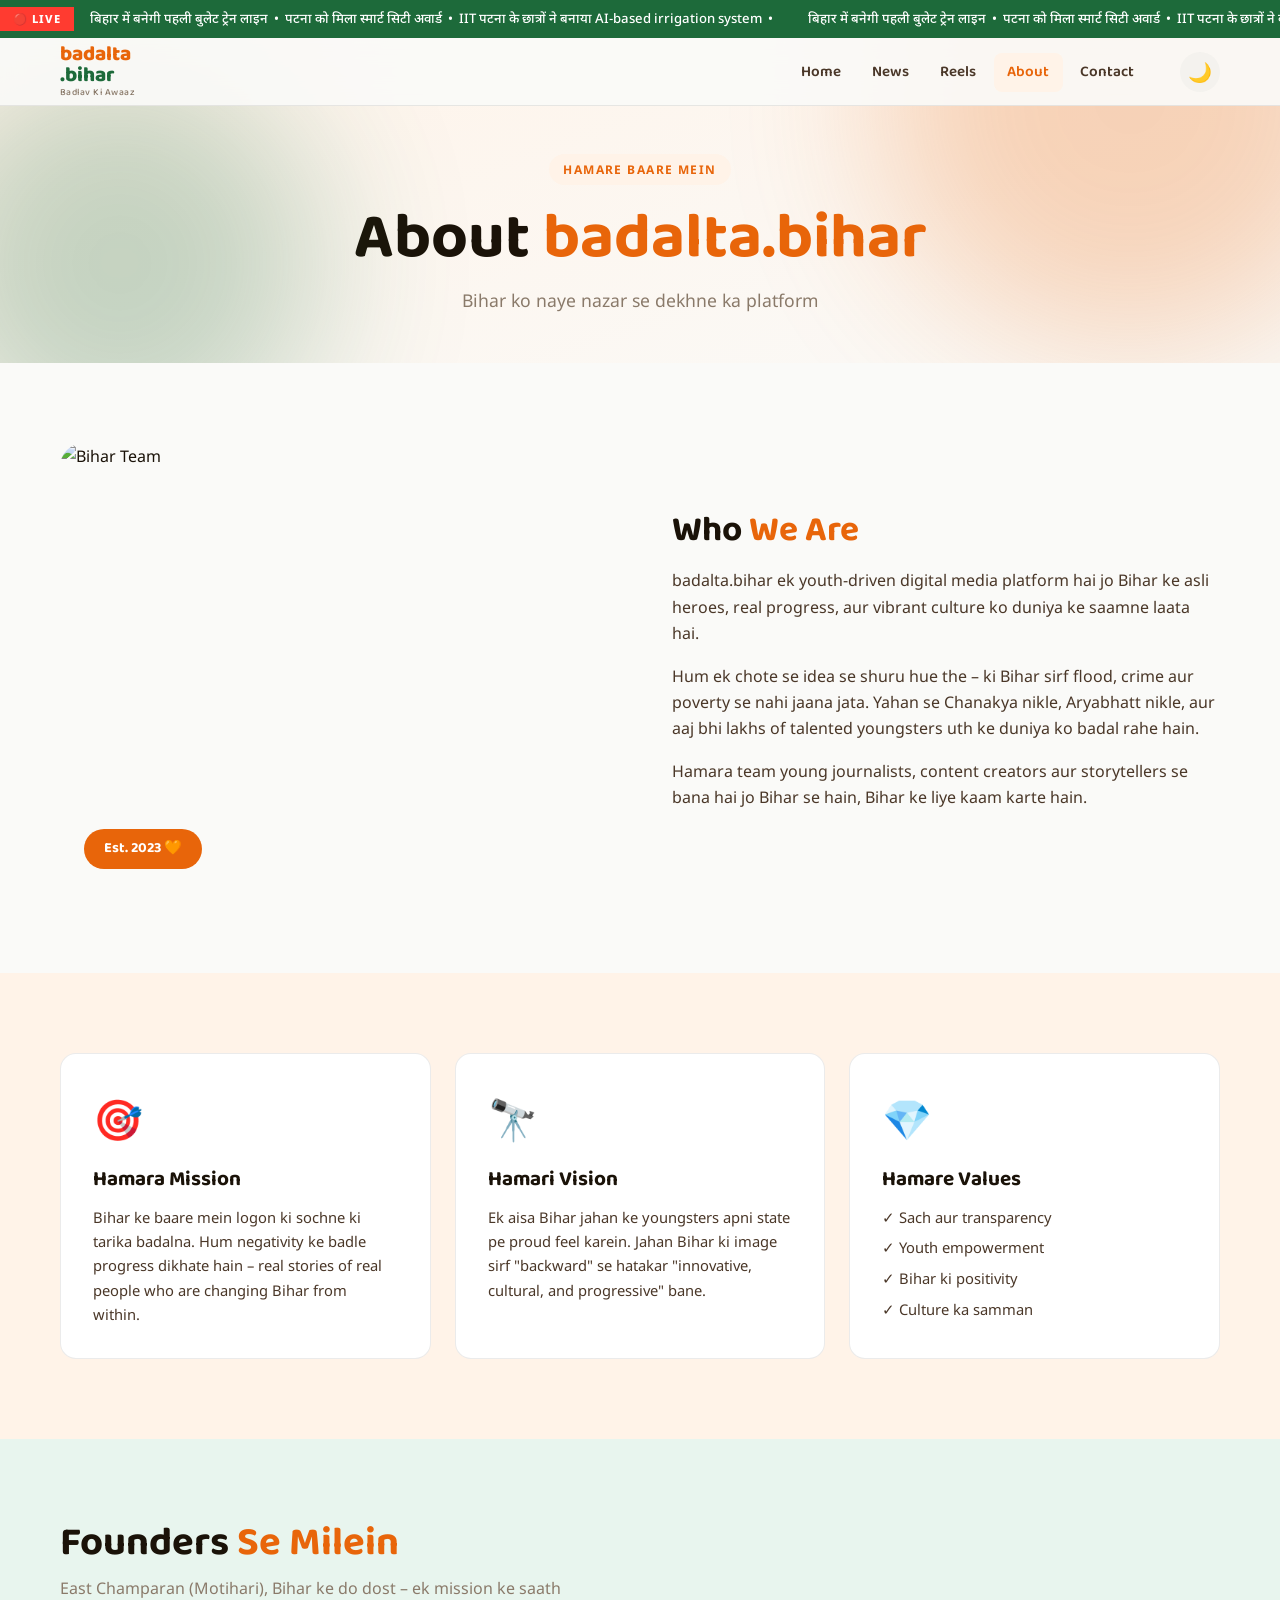
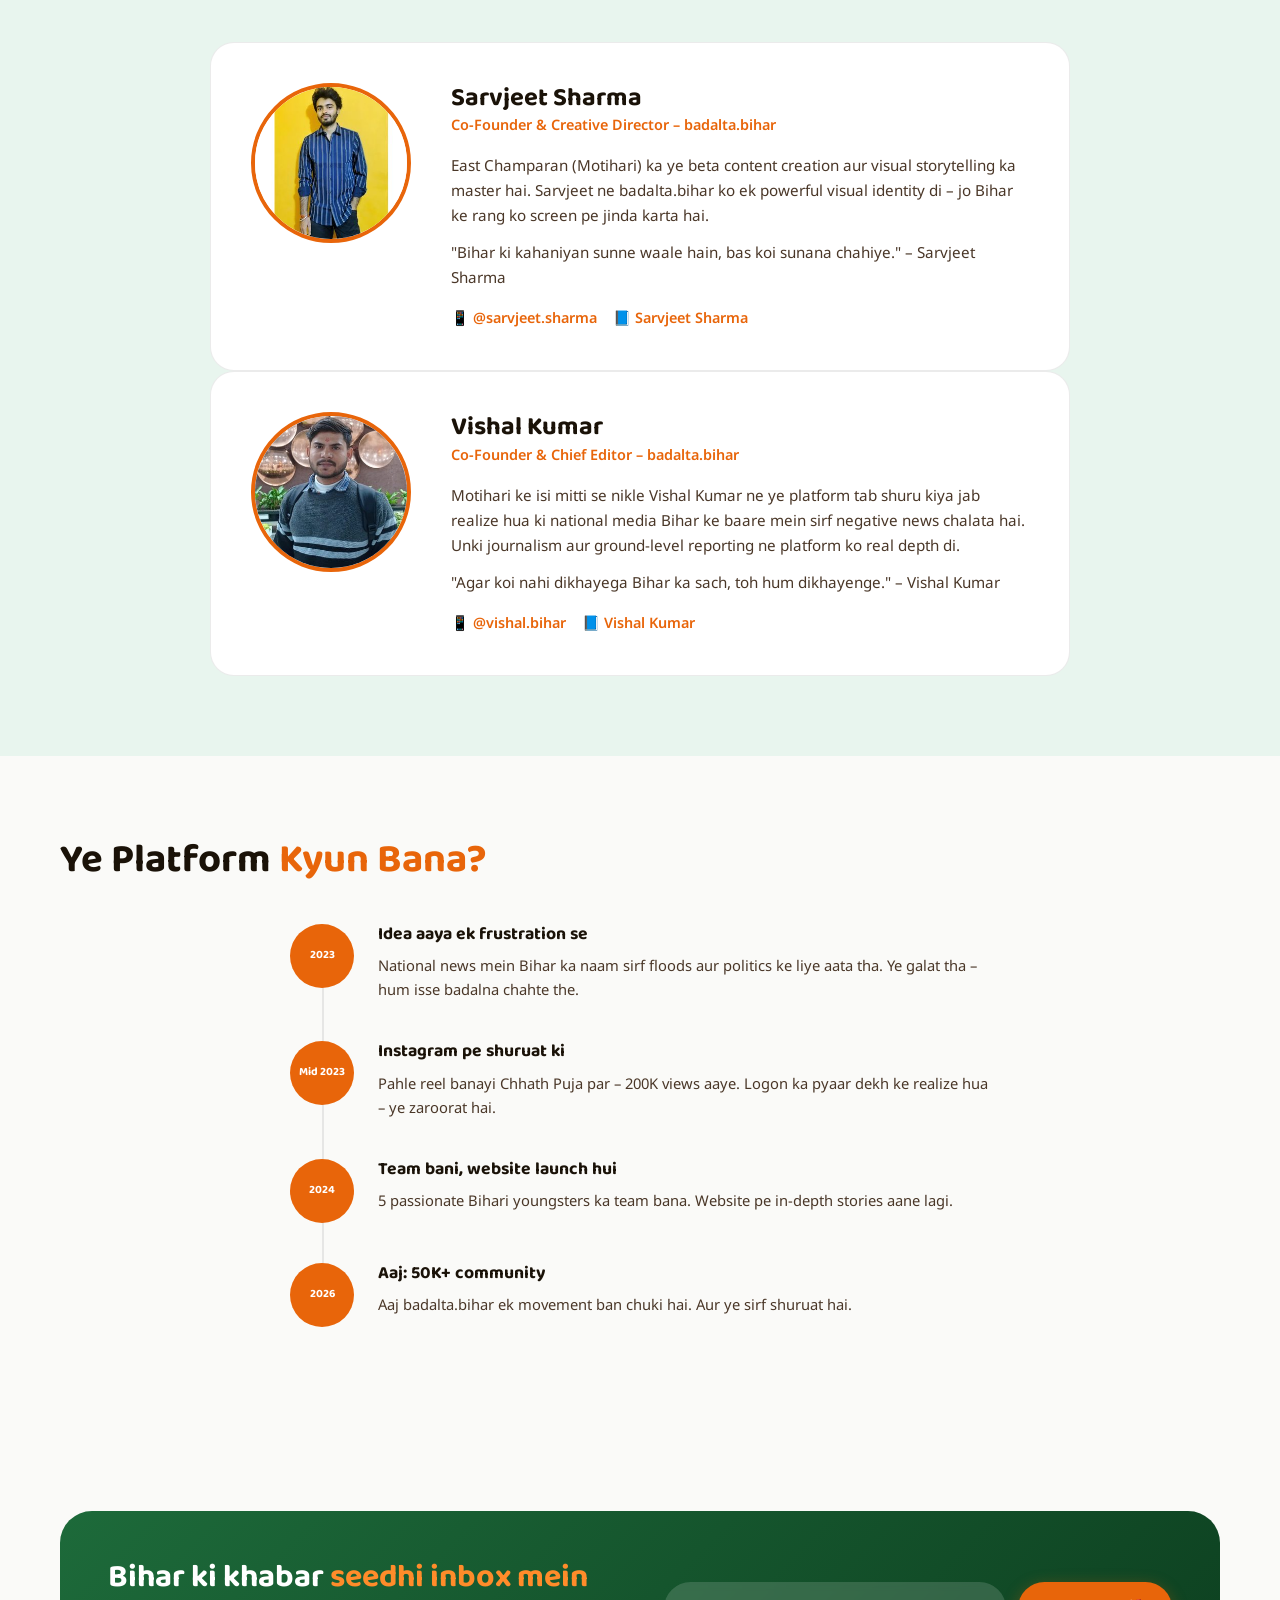
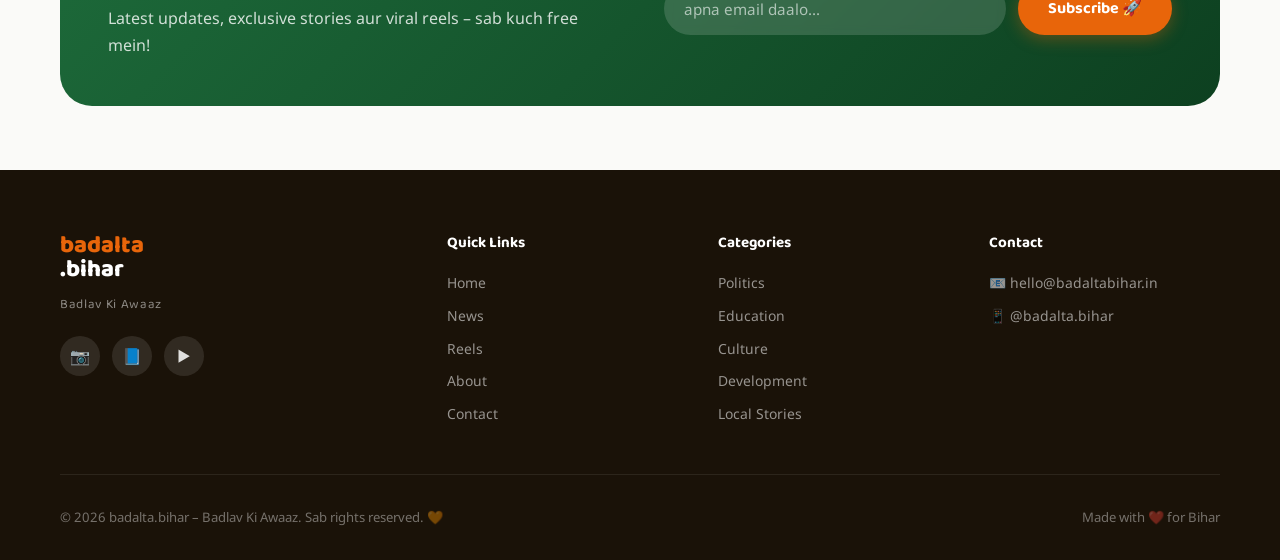
==== commit c942a4b1: "Update about.html" ====
--- a/about.html
+++ b/about.html
@@ -91,26 +91,49 @@
     </div>
   </section>
 
-  <!-- CREATOR -->
+  <!-- FOUNDERS -->
   <section class="section-gap creator-section">
     <div class="container">
-      <div class="section-header">
-        <h2 class="section-title">Founder <span class="accent">Se Milein</span></h2>
-      </div>
-      <div class="creator-card">
-        <div class="creator-avatar">
-          <img src="https://images.unsplash.com/photo-1507003211169-0a1dd7228f2d?w=300&q=80" alt="Founder" loading="lazy" />
-        </div>
-        <div class="creator-text">
-          <h3>Aryan Kumar</h3>
-          <span class="creator-role">Founder & Chief Editor – badalta.bihar</span>
-          <p>Muzaffarpur se hoon, Patna mein padha, aur ab Bihar ki kahaniyan duniya tak pahunchata hoon. 2023 mein ye platform tab shuru kiya jab realize hua ki hamare state ke baare mein national media sirf bad news chalata hai.</p>
-          <p>"Maine socha – agar koi nahi dikhayega Bihar ka sach, toh hum dikhayenge." Bas yehi soch thi, aur aaj 50,000 se zyada log hamare saath hain.</p>
-          <div class="creator-social">
-            <a href="#">📱 @aryan.bihar</a>
-            <a href="#">📘 Aryan Kumar</a>
-          </div>
-        </div>
+      <div class="section-header" style="justify-content:center;text-align:center;flex-direction:column;gap:0.5rem;">
+        <h2 class="section-title">Founders <span class="accent">Se Milein</span></h2>
+        <p style="color:var(--text-3)">East Champaran (Motihari), Bihar ke do dost – ek mission ke saath</p>
+      </div>
+      <div class="founders-grid">
+
+        <!-- Founder 1: Sarvjeet Sharma -->
+        <div class="creator-card">
+          <div class="creator-avatar">
+            <img src="[data-uri]" alt="Sarvjeet Sharma" />
+          </div>
+          <div class="creator-text">
+            <h3>Sarvjeet Sharma</h3>
+            <span class="creator-role">Co-Founder &amp; Creative Director – badalta.bihar</span>
+            <p>East Champaran (Motihari) ka ye beta content creation aur visual storytelling ka master hai. Sarvjeet ne badalta.bihar ko ek powerful visual identity di – jo Bihar ke rang ko screen pe jinda karta hai.</p>
+            <p>"Bihar ki kahaniyan sunne waale hain, bas koi sunana chahiye." – Sarvjeet Sharma</p>
+            <div class="creator-social">
+              <a href="#">📱 @sarvjeet.sharma</a>
+              <a href="#">📘 Sarvjeet Sharma</a>
+            </div>
+          </div>
+        </div>
+
+        <!-- Founder 2: Vishal Kumar -->
+        <div class="creator-card">
+          <div class="creator-avatar">
+            <img src="[data-uri]" alt="Vishal Kumar" />
+          </div>
+          <div class="creator-text">
+            <h3>Vishal Kumar</h3>
+            <span class="creator-role">Co-Founder &amp; Chief Editor – badalta.bihar</span>
+            <p>Motihari ke isi mitti se nikle Vishal Kumar ne ye platform tab shuru kiya jab realize hua ki national media Bihar ke baare mein sirf negative news chalata hai. Unki journalism aur ground-level reporting ne platform ko real depth di.</p>
+            <p>"Agar koi nahi dikhayega Bihar ka sach, toh hum dikhayenge." – Vishal Kumar</p>
+            <div class="creator-social">
+              <a href="#">📱 @vishal.bihar</a>
+              <a href="#">📘 Vishal Kumar</a>
+            </div>
+          </div>
+        </div>
+
       </div>
     </div>
   </section>
